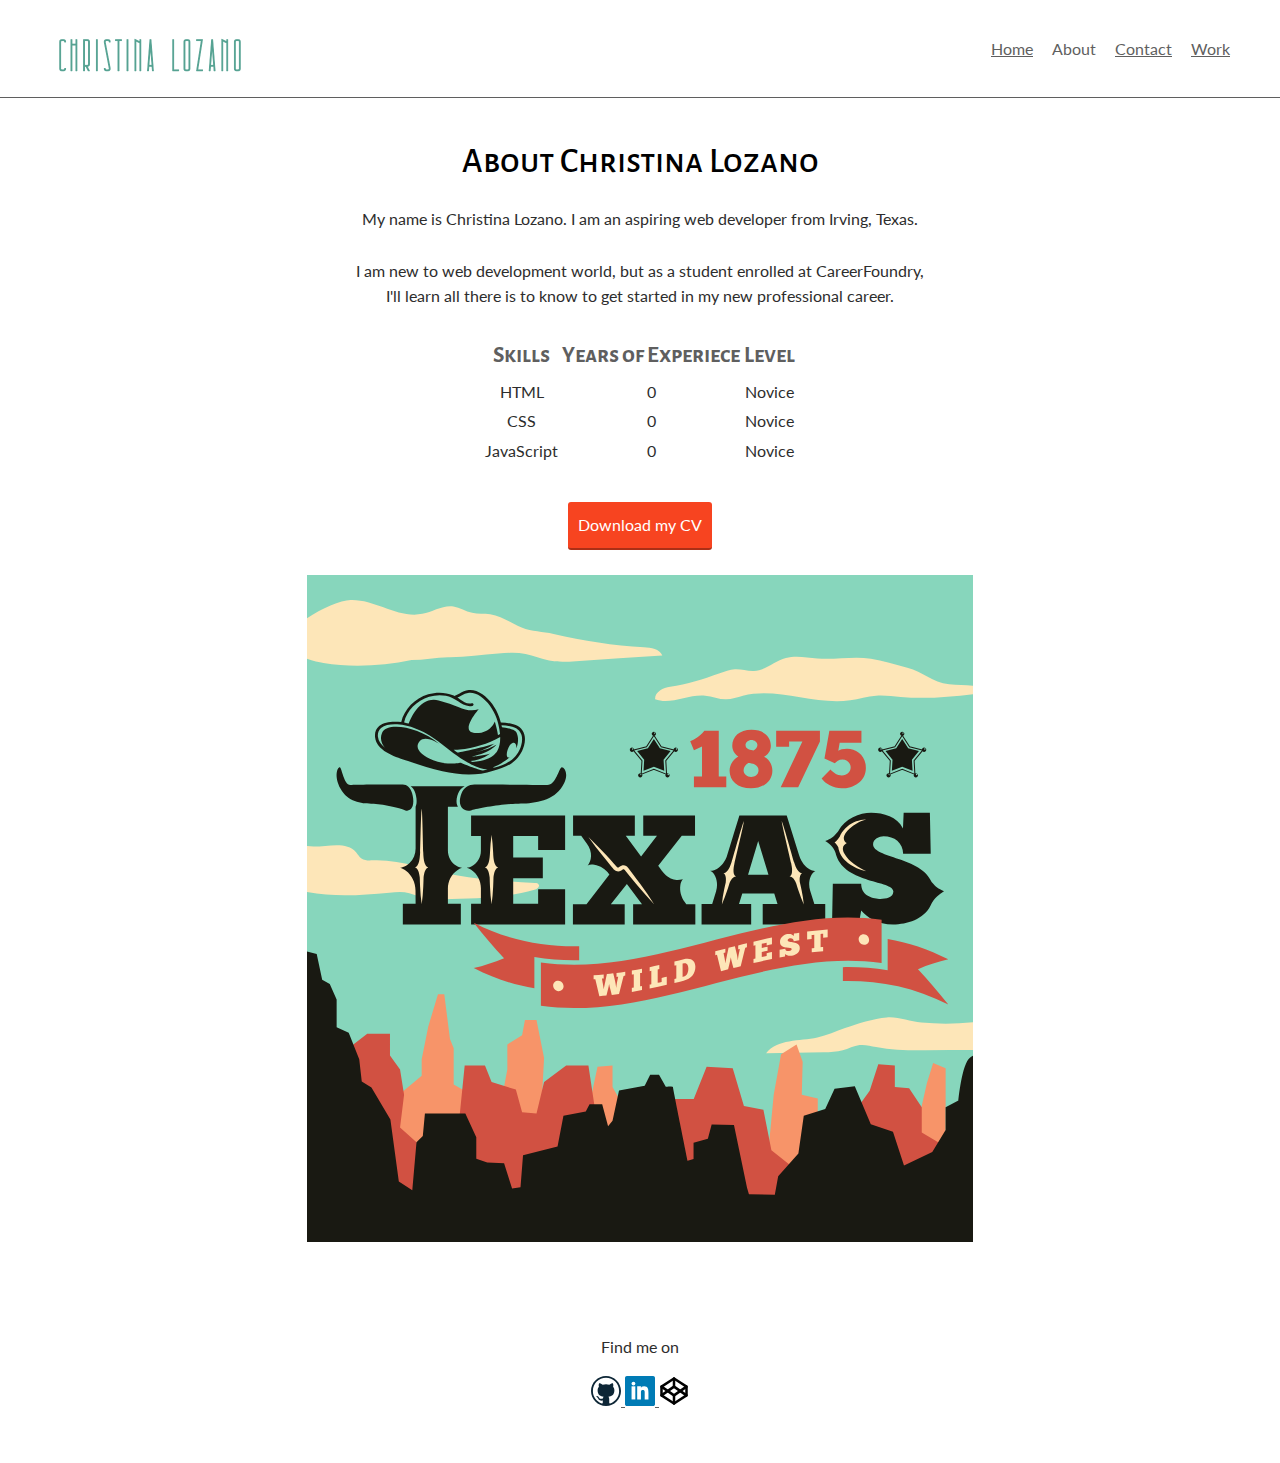
==== about.html @ 87e0429b "Update cv download file" ====
<!DOCTYPE html>
<html lang="en">
<head>
	<meta charset="utf-8">
	<meta name="viewport" content="width=device-width, initial-scale=1">
	<title>Christina Lozano's - Portfolio</title>
	<link rel="shortcut icon" href="favicon/favicon-32x32.png">
	<link rel="stylesheet" type="text/css" href="CSS/normalize.css">
	<link rel="preconnect" href="https://fonts.gstatic.com">
	<link href="https://fonts.googleapis.com/css2?family=Alegreya+Sans+SC:ital,wght@0,400;0,500;0,800;1,700&display=swap" rel="stylesheet">
	<link rel="preconnect" href="https://fonts.gstatic.com">
	<link href="https://fonts.googleapis.com/css2?family=Lato&display=swap" rel="stylesheet">
	<link rel="stylesheet" type="text/css" href="CSS/style.production.css">
</head>
<body>
	<header class="page-header">
		<a href="index.html" class="page-header__item">
			<img src="img/Christina_Lozano_Site_Logo.png" width="200" height="70" alt="Christina Lozano Site Logo">
		</a>
		<nav class="main-navigation page-header__item">
			<ul class="navigation-list" role="menubar">
				<li role="presentation">
					<a href="index.html" role="menuitem" class="navigation-list__item">Home</a>
				</li>
				<li role="presentation">
					<a href="about.html" role="menuitem" class="navigation-list__item navigation-list__item--active">About</a>
				</li>
				<li role="presentation">
					<a href="contact.html" role="menuitem" class="navigation-list__item">Contact</a>
				</li>
				<li role="presentation">
					<a href="work.html" role="menuitem" class="navigation-list__item">Work</a>
				</li>
			</ul>
		</nav>
	</header>
	<div class="about-page">
		<div class="about-page-text">
			<h1>About Christina Lozano</h1>
			<p>
				My name is Christina Lozano. I am an aspiring web developer from Irving, Texas.
				<br>
				<br>
				I am new to web development world, but as a student enrolled at CareerFoundry, <br>I'll learn all there is to know to get started in my new professional career.
			</p>
		</div>
		<div>
			<table role="presentation" class="about-page-table">
				<thead>
					<tr class="about-page-table__header">
						<th>Skills</th>
						<th>Years of Experiece</th>
						<th>Level</th>
					</tr>
				</thead>
				<tbody class="about-page-table__items">
					<tr>
						<td>HTML</td>
						<td>0</td>
						<td>Novice</td>
					</tr>
					<tr>
						<td>CSS</td>
						<td>0</td>
						<td>Novice</td>
					</tr>
					<tr>
						<td>JavaScript</td>
						<td>0</td>
						<td>Novice</td>
					</tr>
				</tbody>
			</table>
			<br>
		</div>
		<a href="Files/cv.pdf" class="about_cv-button" role="button" target="_blank" download="">Download my CV</a>
			<br>
			<br>
		<div>
		<svg xmlns="http://www.w3.org/2000/svg" viewBox="0 0 666.66669 666.66669" height="666.66669" width="666.66669" xml:space="preserve" id="svg2" version="1.1"><metadata id="metadata8"></metadata><defs id="defs6"/><g transform="matrix(1.3333333,0,0,-1.3333333,0,666.66667)" id="g10">
			<g transform="scale(0.1)" id="g12"><path id="path14" style="fill:#87d6bc;fill-opacity:1;fill-rule:nonzero;stroke:none" d="M 4999.99,0 H 0.00390625 V 4999.99 H 4999.99 V 0"/>
			<path id="path16" style="fill:#fde6b8;fill-opacity:1;fill-rule:nonzero;stroke:none" class="texascloud2" d="m 3827.46,4373.96 c 132.2,-11.69 271.24,19.37 401.88,-2.01 89.14,-14.59 183.36,-44.1 273.09,-67.35 119.26,-30.91 183.96,-109.78 314.04,-124.89 116.01,-13.46 238.47,2.52 346.53,-51.58 -235.56,-31.59 -473.41,-63.24 -710.21,-42.92 -61.35,5.27 -122.84,14.02 -184.23,9.48 -65.51,-4.85 -128.96,-24.69 -193.97,-34.08 -267.53,-38.66 -543.16,100.6 -805.22,34.36 -41.62,-10.52 -82.66,-26.21 -125.59,-26.88 -53.24,-0.8 -104.14,21.59 -157.13,26.91 -126.44,12.71 -256.7,-71.57 -375.82,-27.3 -3.26,53.93 59.33,86.92 112.91,93.84 124.15,16.04 253.18,58.89 372.02,101.41 37.02,13.25 74.33,28.12 113.61,29.91 47.91,2.19 95.16,-15.33 143.05,-12.53 86.35,5.07 155.5,73.65 238.78,97.11 76.31,21.51 157.28,3.52 236.26,-3.48"/>

			<path id="path18" style="fill:#fde6b8;fill-opacity:1;fill-rule:nonzero;stroke:none" class="texascloud1" d="m 326.703,4812.84 c 184.531,6.71 357.129,-141.09 538.067,-104.19 79.062,16.12 153.41,67.18 233.3,55.85 48.96,-6.94 91.85,-36.8 140.05,-47.84 44.22,-10.14 90.61,-3.96 135.48,-10.64 88.27,-13.17 155.81,-67.74 236.29,-100.21 78.28,-31.58 157.15,-29.79 239.66,-48.18 223.77,-49.92 448.05,-87.16 677.25,-100.27 53.37,-3.06 118.05,-12.44 138.22,-61.95 -215.97,-13.84 -431.94,-27.68 -647.91,-41.52 -67.16,-4.3 -135.22,-8.55 -201.22,4.57 -59.86,11.9 -116.26,37.78 -176.14,49.53 -67.45,13.23 -136.97,8.14 -205.51,2.99 -121.93,-9.14 -247.95,-28.82 -370.15,-27.77 -94.039,0.81 -186.996,-21.31 -279.742,-21.31 -213.086,-43.31 -445.379,-58.48 -660.836,-22.1 -81.2425,13.72 -254.25,55.77 -253.157,160.73 1.524,146.33 334.407,307.85 456.348,312.31"/>


			<path id="path20" style="fill:#fde6b8;fill-opacity:1;fill-rule:nonzero;stroke:none" d="m -91.4336,3007.18 c 119.4922,-109.27 354.0816,36.73 459.3986,-86.27 13.543,-15.81 23.496,-35.2 40.504,-47.19 24.511,-17.28 57.148,-15.1 87.109,-14.03 209.953,7.41 409.008,-72.95 612.902,-109.39 199.02,-35.57 398.93,-46.74 601.31,-61 10.78,-0.77 23.34,-2.59 28.59,-12.03 9.45,-16.97 -13.89,-33.02 -32.6,-38.28 -221.46,-62.23 -454.5,-66.44 -684.51,-70.24 -53.805,-0.89 -108.551,-1.65 -160.25,13.28 -31.602,9.13 -61.407,23.97 -93.34,31.89 -48.703,12.07 -99.785,7.51 -149.746,2.86 -273.215,-25.38 -495.168,-38.24 -763.528,39.33"/><path id="path22" style="fill:#fde6b8;fill-opacity:1;fill-rule:nonzero;stroke:none" d="m 5124,1437.23 c -162.25,-0.61 -324.49,-1.21 -486.74,-1.82 -123.58,-0.46 -248.22,-0.82 -369.25,24.24 -40.87,8.45 -82.22,19.86 -123.67,15.1 -43.84,-5.04 -83.48,-27.69 -125.87,-39.93 -45.68,-13.19 -93.89,-14.11 -141.44,-14.94 -144.56,-2.52 -289.12,-5.04 -433.68,-7.56 84.58,108.84 250.01,88.99 384.76,118.03 71.52,15.42 138.34,47.04 207.35,71.34 94.37,33.23 213.23,72.74 312.88,80.19 87.54,6.55 172.36,-30.59 258.92,-38.38 171.87,-15.49 345.72,-9.16 515.98,19.07"/><path id="path24" style="fill:#f79469;fill-opacity:1;fill-rule:nonzero;stroke:none" d="m 622.316,1045.64 237.825,198.95 v 123.16 l 49.472,245.75 72.703,242.1 h 47.374 l 42.62,-336.27 27.81,-68.71 v -272.34 l 234.76,-132.64 114.14,-37.89 53.54,284.21 v 187.38 l 110.7,68.41 21.48,114.51 h 86.52 l 56.85,-285.03 -12.31,-231.24 78.62,-138.24 274.74,22.1 59.73,281.06 112.55,9.47 v -161.05 l 85.57,-151.58 290.65,-246.309 h 429.5 L 3276.98,516.25 h 167.66 l 55.83,586.24 55.13,303.15 115.96,73.7 46.02,-130.54 -6.8,-246.31 120.07,-28.43 V 884.59 l 353.09,-265.262 249.41,87.59 130.01,101.891 85.27,377.121 47.37,153.4 93.73,-37.89 V 1055.12 767.789 L 4705.47,516.25 4332.3,287.75 H 797.484 l -266.101,521.059 90.933,236.831"/><path id="path26" style="fill:#d15142;fill-opacity:1;fill-rule:nonzero;stroke:none" d="m 222.25,1149.85 125.262,329.49 104.281,80.4 h 170.523 v -163.57 l 75.598,-104.21 30.137,-189.47 -30.137,-246.318 123.348,-110.531 38.879,-164.2 h 131.652 l 80.517,284.2 74.15,94.738 36.23,360.001 h 152.19 l 49.47,-123.15 182.03,-56.85 46.88,-170.528 108,-9.473 56.85,236.851 165.79,123.15 h 166.77 l 100.94,-672.63 213.12,-28.422 54.32,246.313 168.62,-9.469 39.98,214.418 h 212.93 l 96.69,240.32 195.72,-9.47 83.99,-284.21 146.13,-28.429 60.1,-303.16 132.09,-104.2 h 171.23 l 44.32,246.309 244.96,104.211 144.42,198.949 64.49,198.94 124.14,-9.47 v -161.05 l 107.14,-9.48 94.74,-142.1 V 818.281 l 123.15,-72.703 c 0,0 113.68,53.75 132.63,25.332 18.95,-28.422 66.32,-189.469 66.32,-189.469 L 4999.99,354.07 V 0 H 222.25 v 1149.85"/><path id="path28" style="fill:#191912;fill-opacity:1;fill-rule:nonzero;stroke:none" d="m 4973.89,1380.38 c -63.16,-44.21 -88.42,-322.1 -88.42,-322.1 l -95.74,-50.53 V 837.23 l -100.05,-164.21 -212.09,-101.059 -82.81,252.629 -166.15,56.851 -120,284.199 -151.88,-18.94 -69.89,-151.579 -160.99,-50.531 -40.4,-284.211 -151.58,-170.527 -25.26,-138.942 -194.04,5.289 -14.38,48.391 -97.9,470.531 -167.36,3.16 -28.42,-107.371 -107.38,-28.422 V 619.34 l -44.2,-12.641 c 0,0 -110.53,543.151 -110.53,552.631 0,9.47 -53.51,3.16 -53.51,3.16 l -50.7,88.42 h -66.32 l -41.04,-82.11 -192.64,-34.73 -48.77,-227.371 -33.33,-41.058 -44.22,164.209 h -94.73 l -28.42,-53.678 -167.37,-31.582 -44.21,-230.52 -258.95,-66.32 -18.95,-240 -63.15,-9.469 -60,189.469 -126.32,6.32 -82.11,28.418 v 161.051 l -82.1,176.84 H 884.426 l -15.789,-167.359 -47.375,-47.379 -31.571,-360 -101.054,66.32 -63.164,464.211 -142.102,239.998 -72.625,44.21 -18.953,167.37 -78.949,198.95 -90.594,41.05 v 88.51 119.91 l -51.504,116.84 -56.848,31.58 -41.0542,192.64 -147.7149,37.89 8.9766,-38.5 c -1.2618,0.31 -1.5157,0.54 -0.2071,0.61 l -8.7695,-0.47 V -97.5117 H 5112.84 V 1430.91 c 0,0 -75.8,-6.32 -138.95,-50.53"/><path id="path30" style="fill:#191912;fill-opacity:1;fill-rule:nonzero;stroke:none" d="m 1935.91,2938.06 v 258.47 h -705.26 v -154.38 h 73.68 v -110.38 c 0,-48.31 -25.87,-93.79 -68.83,-115.89 -21.83,-11.22 -38.64,-12.13 -38.64,-12.13 11.93,-2.74 23.55,-8.24 34.53,-15.33 46.39,-29.96 72.94,-82.77 72.94,-137.99 v -115.88 h -73.68 v -155.56 h 705.26 v 264.33 h -202.34 v -108.77 h -187.13 v 190.64 h 222.22 v 155.55 h -222.22 v 161.41 h 187.13 v -104.09 h 202.34"/><path id="path32" style="fill:#191912;fill-opacity:1;fill-rule:nonzero;stroke:none" d="m 3307.91,2752.09 76.02,252.64 77.2,-252.64 z m 497.07,-219.88 -31.06,99.69 c -10.9,34.95 -10.33,72.88 3.83,106.63 7.69,18.35 18.87,34.97 35.02,41.85 0,0 -60.58,-0.19 -104.42,77.05 -7.67,13.52 -13.44,28.03 -18.07,42.86 l -92.31,296.24 h -354.96 l -46.31,-150.88 h 0.1 l -49.57,-161.17 v 0 c -43.61,-104.35 -120.78,-104.1 -120.78,-104.1 15.52,-6.61 26.84,-22.27 35.02,-39.81 16.61,-35.68 17.96,-76.61 6.39,-114.21 l -28.95,-94.15 h -79.54 v -153.22 h 371.93 v 153.22 h -91.23 l 24.56,79.53 h 239.77 l 24.56,-79.53 h -111.1 v -153.22 h 469 v 153.22 h -81.88"/><path id="path34" style="fill:#191912;fill-opacity:1;fill-rule:nonzero;stroke:none" d="m 4777.74,2628.3 c -45.18,18.23 -62.2,31.8 -91.32,66.49 -0.62,0.74 -1.13,1.31 -1.7,1.96 -76.11,189.36 -439.04,178.46 -439.04,283.93 0,40.03 45.77,60.64 78.93,60.64 80.08,0 146.42,-48.05 146.42,-132.71 h 207.06 l -6.38,307.71 h -196.75 l -5.07,-116.68 c -45.76,85.8 -142.99,116.68 -239.08,116.68 -84.73,0 -196.9,-43.84 -246.62,-138.36 -1.64,-1.68 -3.62,-3.89 -6.01,-6.73 -29.12,-34.7 -46.15,-48.27 -91.32,-66.5 49.66,-32.74 66.79,-55.34 78.24,-92.21 1.37,-5.77 2.9,-11.42 4.67,-16.87 0.01,-0.04 0.02,-0.07 0.03,-0.1 0,0 0,0.01 0.01,0.01 68.54,-210.81 428.02,-187.62 428.02,-268.33 0,-48.07 -57.19,-57.21 -97.24,-57.21 -48.04,2.29 -144.13,18.3 -144.13,114.38 H 3943.7 l -5.85,-305.41 h 200.18 l 18.43,105.23 c 43.47,-51.48 123.54,-105.23 239.07,-105.23 105.94,0 230.49,38.86 280.56,140.17 12.98,26.27 29.31,50.85 51.04,70.52 13.96,12.62 30.68,25.48 50.61,38.62"/><path id="path36" style="fill:#191912;fill-opacity:1;fill-rule:nonzero;stroke:none" d="m 2844.72,2531.04 -11.62,15.88 c -26.95,36.84 -39.76,82.79 -32.77,127.89 2.89,18.66 8.88,35.78 20.22,45.94 0,0 -61.82,-29.34 -129.05,27.74 -11.52,9.77 -21.46,21.27 -30.37,33.46 l -26.94,36.81 176.61,225.73 h 99.42 v 152.04 h -388.31 v -152.04 h 102.93 l -119.3,-155.55 -114.62,155.55 h 67.83 v 152.04 H 1995.6 v -152.04 h 60.82 l 41.78,-57.48 c 10.65,-14.65 19.51,-30.65 25.04,-47.9 23.6,-73.65 -18.29,-118.03 -18.29,-118.03 13.17,7.65 31.25,8.08 49.85,5.09 44.93,-7.22 84.6,-33.42 111.36,-70.22 l 1.95,-2.69 -171.92,-223.39 h -101.76 v -150.88 h 388.3 v 150.88 h -104.09 l 120.47,153.22 113.44,-152.05 h -66.66 v -152.05 h 466.66 v 152.05 h -67.83"/><path id="path38" style="fill:#191912;fill-opacity:1;fill-rule:nonzero;stroke:none" d="m 1130.12,2787.84 c 11.23,7.36 23.16,13.09 35.41,15.91 0,0 -20.16,1.08 -45.01,15.63 -40.25,23.57 -63.78,67.91 -63.78,114.57 v 327.37 h 74.98 c -8.96,14.74 -12.97,35.16 -8.82,61.64 2.42,15.38 6.46,28.9 11.35,40.67 9.57,23.04 27.06,41.04 48.44,52.07 H 777.512 c 15.578,-11.03 28.312,-29.03 35.285,-52.07 3.562,-11.77 6.512,-25.29 8.269,-40.67 3.028,-26.48 0.11,-46.9 -6.425,-61.64 v 0 -311.8 c 0,-41.26 -15.547,-81.6 -45.34,-110.14 -35.188,-33.69 -71.387,-35.63 -71.387,-35.63 15.488,-3.56 30.449,-11.78 44.18,-22.09 45.926,-34.5 71.375,-89.88 71.804,-147.32 l 0.743,-99.79 h -95.907 v -155.56 h 435.086 v 155.56 h -97.08 v 113.28 c 0,55.89 26.64,109.38 73.38,140.01"/><path id="path40" style="fill:#fde6b8;fill-opacity:1;fill-rule:nonzero;stroke:none" d="m 2110.67,3035.82 c 44.91,-42.73 87.57,-87.4 129.44,-132.74 21.15,-22.49 41.49,-45.69 62.21,-68.55 l 15.3,-17.34 3.81,-4.36 1.85,-2.11 0.99,-1.01 c 1.4,-1.27 3.01,-2.22 4.77,-2.82 3.53,-1.22 7.58,-0.86 10.78,0.85 0.8,0.44 1.55,0.95 2.26,1.54 l 4.66,4.03 c 4.64,3.61 10.1,6.24 15.82,7.68 11.48,2.83 23.97,0.68 33.84,-5.82 2.45,-1.64 4.75,-3.5 6.83,-5.57 2.06,-2.07 4.06,-4.61 4.97,-5.82 l 7.06,-9.16 28.15,-36.71 c 18.35,-24.8 37.15,-49.26 55.05,-74.4 36.29,-49.94 71.74,-100.52 104.83,-152.94 -42.93,44.72 -83.51,91.29 -123.26,138.5 -20.1,23.43 -39.32,47.56 -58.99,71.33 l -28.87,36.15 -7.2,9.06 c -1.44,1.84 -1.9,2.29 -2.54,2.96 -0.67,0.64 -1.4,1.19 -2.15,1.68 -3.06,1.97 -7.04,2.52 -10.55,1.62 -1.77,-0.41 -3.43,-1.15 -4.89,-2.25 l -4.12,-3.5 c -2.31,-1.81 -4.79,-3.43 -7.42,-4.75 -10.52,-5.36 -23.12,-6.08 -34.12,-2.05 -5.5,1.99 -10.61,5.15 -14.83,9.17 l -3,3.16 -1.93,2.27 -3.74,4.41 -14.85,17.74 c -19.48,23.92 -39.35,47.51 -58.4,71.8 -38.53,48.22 -76.27,97.13 -111.76,147.95"/><path id="path42" style="fill:#fde6b8;fill-opacity:1;fill-rule:nonzero;stroke:none" d="m 1433.82,2806.35 c -35.79,6.32 -37.21,104.25 -37.21,104.25 l -0.11,-0.06 c -0.18,3.6 -0.26,7.2 -0.49,10.81 -2.21,43.43 -5.45,86.84 -11.66,130.26 -6.21,-43.42 -9.45,-86.83 -11.66,-130.26 -0.23,-3.61 -0.31,-7.21 -0.49,-10.81 l -0.11,0.06 c 0,0 -1.42,-97.93 -37.21,-104.25 23.14,-4.08 31.91,-46.45 35.22,-75.9 0.56,-23.2 1.39,-46.42 2.54,-69.63 2.2,-43.42 5.47,-86.84 11.71,-130.25 6.24,43.41 9.51,86.83 11.71,130.25 1.16,23.21 1.98,46.42 2.54,69.62 3.31,29.44 12.08,71.83 35.22,75.91"/><path id="path44" style="fill:#fde6b8;fill-opacity:1;fill-rule:nonzero;stroke:none" d="m 909.613,2806.35 c -35.793,6.32 -37.218,104.25 -37.218,104.25 l -0.106,-0.06 c -0.176,3.6 -0.254,7.2 -0.488,10.81 -2.207,43.43 -5.449,284.22 -11.66,327.63 -6.211,-43.41 -9.453,-284.2 -11.661,-327.63 -0.222,-3.61 -0.312,-7.21 -0.488,-10.81 l -0.105,0.06 c 0,0 -1.426,-97.93 -37.219,-104.25 23.145,-4.08 31.914,-46.45 35.223,-75.9 0.558,-23.2 1.379,-46.42 2.539,-69.63 2.199,-43.42 5.468,-86.84 11.711,-130.25 6.242,43.41 9.511,86.83 11.707,130.25 1.164,23.21 1.984,46.42 2.539,69.62 3.312,29.44 12.082,71.83 35.226,75.91"/><path id="path46" style="fill:#fde6b8;fill-opacity:1;fill-rule:nonzero;stroke:none" d="m 3218.38,2737.98 c -33.22,14.3 -13.61,93.25 -13.61,93.25 l -0.12,-0.02 c 0.61,2.94 1.3,5.85 1.86,8.8 7.18,35.41 67.16,279.37 70.47,315.81 -15.31,-33.23 -81.57,-275.52 -93,-309.79 -1,-2.83 -1.85,-5.7 -2.79,-8.55 l -0.09,0.08 c 0,0 -22.39,-78.2 -58.31,-74.03 21.48,-9.26 20.87,-45.51 17.75,-70 -4.43,-18.76 -8.61,-37.6 -12.47,-56.52 -7.19,-35.41 -13.34,-71.09 -16.61,-107.55 15.33,33.23 27.8,67.23 39.23,101.51 6.1,18.32 11.87,36.72 17.39,55.19 9.51,22.78 27.06,54.51 50.3,51.82"/><path id="path48" style="fill:#fde6b8;fill-opacity:1;fill-rule:nonzero;stroke:none" d="m 3618.95,2737.98 c 33.22,14.3 13.6,93.25 13.6,93.25 l 0.12,-0.02 c -0.6,2.94 -1.3,5.85 -1.85,8.8 -7.17,35.41 -67.15,279.37 -70.47,315.81 15.31,-33.23 81.56,-275.52 93,-309.79 1,-2.83 1.85,-5.7 2.79,-8.55 l 0.09,0.08 c 0,0 22.38,-78.2 58.3,-74.03 -21.47,-9.26 -20.86,-45.51 -17.75,-70 4.44,-18.76 8.61,-37.6 12.47,-56.52 7.19,-35.41 13.34,-71.09 16.62,-107.55 -15.34,33.23 -27.8,67.23 -39.24,101.51 -6.09,18.32 -11.86,36.72 -17.38,55.19 -9.51,22.78 -27.07,54.51 -50.3,51.82"/><path id="path50" style="fill:#fde6b8;fill-opacity:1;fill-rule:nonzero;stroke:none" d="m 4130.09,2813.86 c -20.67,12.84 -40.06,27.36 -57.44,43.42 -15.75,14.56 -29.74,31.26 -40.24,50.01 -7.8,13.93 -15,29.68 -13.16,46.06 1.79,15.91 16.5,27.87 29.13,36.43 -10.97,4.44 -20.6,19.26 -21.83,30.68 -3.18,29.38 22.75,57.16 41.91,76.21 16.88,16.23 36.3,30.47 57.33,42.27 21,11.98 43.37,22.06 67.53,27.93 -25.1,0.75 -50.04,-5.84 -73.77,-14.59 -23.65,-9.21 -46.42,-21.62 -66.61,-38.08 -20.4,-16.15 -37.71,-36.89 -50.33,-60.61 -2.42,-4.8 -4.5,-9.73 -6.41,-14.72 -7.32,-12.08 -15.93,-23.44 -25.84,-33.68 -3.85,-3.97 -8.14,-7.94 -13.61,-9.35 12.14,-10.82 21.79,-24.8 28.61,-39.72 0.92,-7.02 2.32,-13.99 4.25,-20.81 3.52,-13.15 8.68,-25.85 15.6,-37.37 13.6,-23.2 31.88,-42.72 52.32,-58.42 20.33,-15.93 42.68,-28.42 65.72,-38.61 23.18,-9.87 47.02,-18 71.62,-22.33 -22.51,10.6 -44.22,22.18 -64.78,35.28"/><path id="path52" style="fill:#191912;fill-opacity:1;fill-rule:nonzero;stroke:none" d="m 796.301,3322.96 c -1.715,15.38 -4.598,28.9 -8.082,40.67 -11.664,39.42 -39.789,64.25 -70.176,64.32 -105.441,0.21 -347.973,-0.37 -391.621,-3.31 -49.699,-3.34 -65.09,133.12 -80.754,133.57 -15.656,0.44 -46.73,-62.88 6.121,-161.61 52.852,-98.74 161.418,-112.33 233.274,-111.73 71.863,0.61 214.257,-33.49 248.66,-48.36 34.394,-14.87 70.832,12.63 62.578,86.45"/><path id="path54" style="fill:#191912;fill-opacity:1;fill-rule:nonzero;stroke:none" d="m 1911.43,3558.21 c -21.71,-0.45 -43.05,-136.91 -111.94,-133.57 -60.52,2.94 -396.73,3.52 -542.89,3.31 -42.15,-0.07 -81.13,-24.9 -97.3,-64.32 -4.82,-11.77 -8.82,-25.29 -11.2,-40.67 -11.45,-73.82 39.06,-101.32 86.75,-86.45 47.68,14.87 245.09,48.97 344.7,48.36 99.62,-0.6 250.13,12.99 323.39,111.73 73.27,98.73 30.2,162.05 8.49,161.61"/><path id="path56" style="fill:#d15142;fill-opacity:1;fill-rule:nonzero;stroke:none" d="m 4309.57,2089.27 c -851.76,121.46 -1703.52,-440.28 -2555.28,-320.67 0,108.42 0,216.84 0,325.26 851.76,-119.6 1703.52,442.14 2555.28,320.67 0,-108.43 0,-216.84 0,-325.26"/><path id="path58" style="fill:#fde6b8;fill-opacity:1;fill-rule:nonzero;stroke:none" d="m 2226.41,1895.74 c 0.47,6.48 6.67,35.77 11.25,58.07 3.83,17.62 7.65,35.24 11.47,52.87 15.91,1.74 31.83,3.62 47.74,5.64 4.82,-20.49 9.64,-40.98 14.46,-61.46 3.2,-14.5 5.74,-32.99 6.88,-44.3 0.38,0.05 0.77,0.11 1.15,0.16 0.92,10.45 4.82,34.85 6.88,44.76 2.6,11.99 5.21,23.98 7.81,35.97 -4.21,-0.59 -8.41,-1.17 -12.62,-1.74 0,9.94 0,19.89 0,29.85 21.87,2.96 43.75,6.18 65.62,9.63 0,-9.95 0,-19.9 0,-29.85 -4.2,-0.66 -8.4,-1.32 -12.61,-1.96 -11.4,-45.28 -22.81,-90.49 -34.2,-135.64 -18.13,-2.57 -36.26,-4.99 -54.39,-7.21 -4.59,17.64 -9.18,35.29 -13.77,52.96 -2.06,7.56 -4.58,20.82 -5.73,27.79 -0.3,-0.04 -0.61,-0.08 -0.92,-0.12 -0.9,-6.98 -3.91,-21.79 -5.5,-28.62 -4.67,-18.89 -9.34,-37.77 -14.01,-56.63 -17.74,-1.92 -35.5,-3.65 -53.24,-5.2 -10.1,42.65 -20.2,85.36 -30.29,128.14 -4.29,-0.33 -8.57,-0.63 -12.86,-0.92 0,9.95 0,19.89 0,29.84 25.25,1.74 50.49,3.88 75.74,6.41 0,-9.95 0,-19.89 0,-29.84 -4.45,-0.44 -8.88,-0.88 -13.31,-1.3 1.99,-10.98 3.97,-21.96 5.96,-32.92 2.52,-10.78 6.43,-37.71 7.35,-44.5 0.38,0.04 0.76,0.08 1.14,0.12"/><path id="path60" style="fill:#fde6b8;fill-opacity:1;fill-rule:nonzero;stroke:none" d="m 2512.54,2047.27 c 0,-10.09 0,-20.19 0,-30.29 -4.74,-0.92 -9.49,-1.82 -14.24,-2.72 0,-33.21 0,-66.41 0,-99.61 4.75,0.9 9.5,1.8 14.24,2.72 0,-10.17 0,-20.34 0,-30.52 -25.4,-4.91 -50.79,-9.57 -76.19,-13.95 0,10.18 0,20.35 0,30.53 4.82,0.83 9.64,1.67 14.45,2.52 0,33.2 0,66.4 0,99.61 -4.81,-0.85 -9.63,-1.69 -14.45,-2.52 0,10.09 0,20.19 0,30.29 25.39,4.37 50.79,9.04 76.19,13.94"/><path id="path62" style="fill:#fde6b8;fill-opacity:1;fill-rule:nonzero;stroke:none" d="m 2642.41,2074.34 c 0,-10.1 0,-20.2 0,-30.3 -4.06,-0.9 -8.12,-1.79 -12.17,-2.68 0,-33.21 0,-66.41 0,-99.61 9.87,2.17 19.73,4.36 29.61,6.58 0,9.73 0,19.43 0,29.16 12.85,2.89 25.7,5.83 38.55,8.81 0,-19.88 0,-39.78 0,-59.67 -42.84,-9.93 -85.67,-19.42 -128.51,-28.29 0,10.18 0,20.34 0,30.52 4.21,0.87 8.4,1.74 12.61,2.62 0,33.21 0,66.41 0,99.61 -4.21,-0.88 -8.4,-1.75 -12.61,-2.62 0,10.09 0,20.19 0,30.29 24.17,5 48.35,10.2 72.52,15.58"/><path id="path64" style="fill:#fde6b8;fill-opacity:1;fill-rule:nonzero;stroke:none" d="m 2825.73,1987.84 c 24.32,6.52 34.43,31.8 34.42,60.49 0.01,24.57 -10.11,45.18 -34.42,39.12 -2.91,-0.72 -5.81,-1.44 -8.72,-2.17 0,-33.2 0,-66.4 0,-99.61 2.91,0.73 5.81,1.45 8.72,2.17 z m -70,-17.14 c 4.74,1.15 9.49,2.29 14.23,3.44 0,33.2 0,66.41 0,99.61 -4.74,-1.15 -9.49,-2.3 -14.23,-3.44 0,10.1 0,20.2 0,30.29 23.33,5.62 46.67,11.34 70,17.14 55.54,13.84 87.2,-12.14 87.2,-56 0,-52.32 -31.65,-90.57 -88.12,-104.64 -23.03,-5.73 -46.06,-11.38 -69.08,-16.91 0,10.17 0,20.34 0,30.51"/><path id="path66" style="fill:#fde6b8;fill-opacity:1;fill-rule:nonzero;stroke:none" d="m 3138.91,2089.5 c 0.47,6.54 6.66,36.83 11.25,59.79 3.83,18.19 7.65,36.38 11.47,54.57 15.91,4.05 31.83,8.08 47.74,12.08 4.82,-19.91 9.64,-39.81 14.46,-59.72 3.2,-14.13 5.73,-32.31 6.88,-43.51 0.39,0.1 0.77,0.2 1.15,0.3 0.92,10.56 4.83,35.4 6.88,45.53 2.6,12.28 5.21,24.56 7.81,36.82 -4.21,-1.03 -8.41,-2.08 -12.62,-3.12 0,9.94 0,19.89 0,29.84 21.87,5.44 43.75,10.81 65.62,16.08 0,-9.95 0,-19.89 0,-29.84 -4.2,-1.02 -8.4,-2.03 -12.61,-3.06 -11.4,-46.29 -22.81,-92.6 -34.2,-138.94 -18.13,-4.47 -36.26,-9.01 -54.39,-13.58 -4.59,17.05 -9.18,34.11 -13.77,51.15 -2.07,7.27 -4.59,20.17 -5.73,27 -0.3,-0.08 -0.61,-0.16 -0.92,-0.24 -0.91,-7.12 -3.89,-22.33 -5.5,-29.39 -4.67,-19.54 -9.34,-39.09 -14.01,-58.64 -17.74,-4.52 -35.5,-9.09 -53.24,-13.66 -10.1,40.93 -20.2,81.85 -30.29,122.77 -4.29,-1.12 -8.57,-2.22 -12.86,-3.33 0,9.95 0,19.9 0,29.84 25.25,6.53 50.49,13.05 75.74,19.52 0,-9.95 0,-19.9 0,-29.84 -4.44,-1.14 -8.88,-2.28 -13.31,-3.42 1.99,-10.65 3.97,-21.31 5.96,-31.96 2.52,-10.36 6.44,-36.69 7.35,-43.33 0.38,0.1 0.76,0.19 1.14,0.29"/><path id="path68" style="fill:#fde6b8;fill-opacity:1;fill-rule:nonzero;stroke:none" d="m 3487.22,2280.56 c 0,-16.91 0,-33.81 0,-50.73 -13.23,-2.74 -26.46,-5.55 -39.7,-8.41 0,6.81 0,13.62 0,20.43 -12.23,-2.65 -24.48,-5.34 -36.72,-8.07 0,-10.57 0,-21.12 0,-31.68 14.54,3.24 29.07,6.42 43.6,9.55 0,-10.18 0,-20.34 0,-30.52 -14.53,-3.11 -29.06,-6.31 -43.6,-9.56 0,-12.46 0,-24.94 0,-37.4 12.24,2.73 24.49,5.43 36.72,8.07 0,7.11 0,14.23 0,21.34 13.24,2.86 26.47,5.68 39.7,8.42 0,-17.28 0,-34.57 0,-51.85 -46.13,-9.59 -92.26,-19.89 -138.39,-30.69 0,10.17 0,20.34 0,30.52 4.83,1.12 9.64,2.25 14.46,3.37 0,33.2 0,66.41 0,99.61 -4.82,-1.12 -9.63,-2.25 -14.46,-3.37 0,10.1 0,20.19 0,30.29 46.13,10.79 92.26,21.1 138.39,30.68"/><path id="path70" style="fill:#fde6b8;fill-opacity:1;fill-rule:nonzero;stroke:none" d="m 3544.55,2189.5 c 14.23,2.77 28.47,5.45 42.7,8.05 0,-19.27 19.28,-18.99 28.91,-17.78 8.03,1.41 19.51,5.19 19.51,14.83 0,18.23 -88.14,-5.35 -88.13,52.85 0,33.99 32.14,55.52 54.62,59.5 19.28,3.47 38.77,0.55 47.96,-15.15 0.76,6.55 1.53,13.1 2.31,19.65 13.15,2.16 26.3,4.24 39.47,6.24 0,-19.2 0,-38.41 0,-57.61 -13.85,-2.1 -27.7,-4.3 -41.54,-6.57 0,16.98 -13.33,24.44 -29.38,21.65 -6.66,-1.15 -15.84,-6.92 -15.84,-14.94 -0.01,-23.29 90.88,-2.81 90.88,-57.13 0,-35.78 -33.5,-53.71 -60.81,-58.37 -23.18,-3.94 -39.24,3.93 -47.96,12.66 -0.84,-6.04 -1.69,-12.09 -2.53,-18.12 -13.39,-2.46 -26.78,-4.99 -40.17,-7.59 0,19.28 0,38.55 0,57.83"/><path id="path72" style="fill:#fde6b8;fill-opacity:1;fill-rule:nonzero;stroke:none" d="m 3905.04,2282.15 c -11.24,-0.79 -22.49,-1.68 -33.73,-2.64 0,9.8 0,19.58 0,29.38 -6.42,-0.55 -12.85,-1.13 -19.28,-1.73 0,-33.21 0,-66.41 0,-99.61 6.35,0.59 12.7,1.16 19.05,1.71 0,-10.18 0,-20.35 0,-30.52 -28.46,-2.44 -56.92,-5.37 -85.37,-8.75 0,10.17 0,20.34 0,30.51 6.27,0.75 12.55,1.47 18.82,2.18 0,33.2 0,66.4 0,99.6 -6.59,-0.73 -13.16,-1.49 -19.74,-2.28 0,-9.79 0,-19.58 0,-29.38 -11.24,-1.33 -22.49,-2.75 -33.73,-4.22 0,19.89 0,39.77 0,59.66 51.33,6.75 102.65,12.1 153.98,15.76 0,-19.89 0,-39.78 0,-59.67"/><path id="path74" style="fill:#fde6b8;fill-opacity:1;fill-rule:nonzero;stroke:none" d="m 4215.91,2262.57 c 0,21.62 -17.54,40.72 -39.17,42.09 -21.63,1.37 -39.16,-15.48 -39.16,-37.1 0,-21.64 17.53,-39.86 39.16,-41.23 21.63,-1.37 39.17,14.6 39.17,36.24"/><path id="path76" style="fill:#fde6b8;fill-opacity:1;fill-rule:nonzero;stroke:none" d="m 1924.43,1916 c 0,21.63 -17.53,39.83 -39.17,41.19 -21.63,1.35 -39.16,-14.64 -39.16,-36.27 0,-21.63 17.54,-40.72 39.16,-42.06 21.64,-1.36 39.17,15.51 39.17,37.14"/><path id="path78" style="fill:#d15142;fill-opacity:1;fill-rule:nonzero;stroke:none" d="m 1705.3,1899.71 c 0,78.61 0,157.22 0,235.84 111.98,-19.23 223.95,-26.22 335.92,-24.1 0,34.66 0,69.32 0,103.98 -263.52,-5.01 -527.05,40.53 -790.57,177.03 75.77,-95.89 151.55,-184.26 227.32,-266.05 -75.77,-31.48 -151.55,-56.38 -227.32,-73.76 151.54,-78.51 303.09,-126.93 454.65,-152.94"/><path id="path80" style="fill:#d15142;fill-opacity:1;fill-rule:nonzero;stroke:none" d="m 4355.08,2270.69 c 0,-78.61 0,-157.22 0,-235.84 -111.97,19.22 -223.95,26.22 -335.93,24.09 0,-34.65 0,-69.32 0,-103.97 263.53,5.01 527.05,-40.53 790.58,-177.03 -75.77,95.88 -151.54,184.25 -227.32,266.05 75.78,31.47 151.55,56.37 227.32,73.76 -151.54,78.5 -303.1,126.92 -454.65,152.94"/><path id="path82" style="fill:none;stroke:#191912;stroke-width:7.62746;stroke-linecap:butt;stroke-linejoin:miter;stroke-miterlimit:10;stroke-dasharray:none;stroke-opacity:1" d="m 4556.55,3506.29 c -0.33,0 -0.64,0.06 -0.94,0.17 l -91.48,35.67 -91.47,-35.67 c -0.82,-0.31 -1.75,-0.19 -2.46,0.33 -0.7,0.5 -1.1,1.35 -1.06,2.22 l 5.65,98.03 -62.18,75.98 c -0.56,0.68 -0.73,1.59 -0.46,2.43 0.28,0.83 0.95,1.47 1.8,1.7 l 94.96,24.91 53.06,82.63 c 0.47,0.73 1.29,1.18 2.16,1.18 0.88,0 1.69,-0.45 2.17,-1.18 l 53.05,-82.63 94.97,-24.91 c 0.84,-0.23 1.52,-0.87 1.8,-1.7 0.26,-0.84 0.09,-1.75 -0.46,-2.43 l -62.19,-75.98 5.65,-98.03 c 0.05,-0.87 -0.35,-1.72 -1.06,-2.22 -0.45,-0.34 -0.98,-0.5 -1.51,-0.5 z"/>
			<path id="path84" style="fill:#191912;fill-opacity:1;fill-rule:nonzero;stroke:none" class="star1" d="m 4464.13,3770.38 -44.96,-70.02 -80.47,-21.12 52.69,-64.39 -4.78,-83.07 77.52,30.22 77.52,-30.22 -4.77,83.07 52.69,64.39 -80.48,21.12 -44.96,70.02 v 0"/><path id="path86" style="fill:#191912;fill-opacity:1;fill-rule:nonzero;stroke:none" d="m 4633.93,3700.14 c -3.04,0 -5.5,-2.46 -5.5,-5.5 0,-3.04 2.46,-5.51 5.5,-5.51 3.04,0 5.51,2.47 5.51,5.51 0,3.04 -2.47,5.5 -5.51,5.5 z m -5.5,-27.17 c -8.91,0 -16.17,7.24 -16.17,16.16 0,8.92 7.26,16.17 16.17,16.17 8.91,0 16.16,-7.25 16.16,-16.17 0,-8.92 -7.25,-16.16 -16.16,-16.16"/><path id="path88" style="fill:#191912;fill-opacity:1;fill-rule:nonzero;stroke:none" d="m 4305.35,3700.14 c -3.04,0 -5.51,-2.46 -5.51,-5.5 0,-3.04 2.47,-5.51 5.51,-5.51 3.02,0 5.49,2.47 5.49,5.51 0,3.04 -2.47,5.5 -5.49,5.5 z m -5.51,-27.17 c -8.92,0 -16.16,7.24 -16.16,16.16 0,8.92 7.24,16.17 16.16,16.17 8.91,0 16.16,-7.25 16.16,-16.17 0,-8.92 -7.25,-16.16 -16.16,-16.16"/><path id="path90" style="fill:#191912;fill-opacity:1;fill-rule:nonzero;stroke:none" d="m 4367.38,3508.69 c -3.04,0 -5.51,-2.47 -5.51,-5.5 0,-3.03 2.47,-5.5 5.51,-5.5 3.02,0 5.49,2.47 5.49,5.5 0,3.03 -2.47,5.5 -5.49,5.5 z m -5.51,-27.17 c -8.92,0 -16.16,7.25 -16.16,16.17 0,8.91 7.24,16.16 16.16,16.16 8.91,0 16.16,-7.25 16.16,-16.16 0,-8.92 -7.25,-16.17 -16.16,-16.17"/><path id="path92" style="fill:#191912;fill-opacity:1;fill-rule:nonzero;stroke:none" d="m 4469.63,3819.6 c -3.02,0 -5.5,-2.47 -5.5,-5.51 0,-3.03 2.48,-5.5 5.5,-5.5 3.04,0 5.51,2.47 5.51,5.5 0,3.04 -2.47,5.51 -5.51,5.51 z m -5.5,-27.18 c -8.91,0 -16.17,7.26 -16.17,16.17 0,8.91 7.26,16.17 16.17,16.17 8.92,0 16.17,-7.26 16.17,-16.17 0,-8.91 -7.25,-16.17 -16.17,-16.17"/><path id="path94" style="fill:#191912;fill-opacity:1;fill-rule:nonzero;stroke:none" d="m 4571.9,3508.69 c -3.04,0 -5.5,-2.47 -5.5,-5.5 0,-3.03 2.46,-5.5 5.5,-5.5 3.04,0 5.51,2.47 5.51,5.5 0,3.03 -2.47,5.5 -5.51,5.5 z m -5.5,-27.17 c -8.92,0 -16.17,7.25 -16.17,16.17 0,8.91 7.25,16.16 16.17,16.16 8.91,0 16.16,-7.25 16.16,-16.16 0,-8.92 -7.25,-16.17 -16.16,-16.17"/>
			<path id="path96" style="fill:none;stroke:#191912;stroke-width:7.62746;stroke-linecap:butt;stroke-linejoin:miter;stroke-miterlimit:10;stroke-dasharray:none;stroke-opacity:1" d="m 2694.07,3506.29 c -0.33,0 -0.64,0.06 -0.94,0.17 l -91.49,35.67 -91.47,-35.67 c -0.82,-0.31 -1.74,-0.19 -2.45,0.33 -0.71,0.5 -1.11,1.35 -1.06,2.22 l 5.65,98.03 -62.19,75.98 c -0.56,0.68 -0.72,1.59 -0.46,2.43 0.28,0.83 0.96,1.47 1.81,1.7 l 94.96,24.91 53.05,82.63 c 0.47,0.73 1.29,1.18 2.16,1.18 0.88,0 1.7,-0.45 2.18,-1.18 l 53.05,-82.63 94.96,-24.91 c 0.85,-0.23 1.52,-0.87 1.8,-1.7 0.27,-0.84 0.09,-1.75 -0.46,-2.43 l -62.18,-75.98 5.64,-98.03 c 0.05,-0.87 -0.35,-1.72 -1.05,-2.22 -0.45,-0.34 -0.99,-0.5 -1.51,-0.5 z"/>
			<path id="path98" style="fill:#191912;fill-opacity:1;fill-rule:nonzero;stroke:none" class="star1" d="m 2601.64,3770.38 -44.95,-70.02 -80.49,-21.12 52.71,-64.39 -4.79,-83.07 77.52,30.22 77.53,-30.22 -4.78,83.07 52.69,64.39 -80.47,21.12 -44.97,70.02 v 0"/><path id="path100" style="fill:#191912;fill-opacity:1;fill-rule:nonzero;stroke:none" d="m 2771.45,3700.14 c -3.04,0 -5.51,-2.46 -5.51,-5.5 0,-3.04 2.47,-5.51 5.51,-5.51 3.04,0 5.5,2.47 5.5,5.51 0,3.04 -2.46,5.5 -5.5,5.5 z m -5.51,-27.17 c -8.91,0 -16.16,7.24 -16.16,16.16 0,8.92 7.25,16.17 16.16,16.17 8.92,0 16.17,-7.25 16.17,-16.17 0,-8.92 -7.25,-16.16 -16.17,-16.16"/><path id="path102" style="fill:#191912;fill-opacity:1;fill-rule:nonzero;stroke:none" d="m 2442.86,3700.14 c -3.03,0 -5.5,-2.46 -5.5,-5.5 0,-3.04 2.47,-5.51 5.5,-5.51 3.03,0 5.5,2.47 5.5,5.51 0,3.04 -2.47,5.5 -5.5,5.5 z m -5.5,-27.17 c -8.92,0 -16.17,7.24 -16.17,16.16 0,8.92 7.25,16.17 16.17,16.17 8.9,0 16.16,-7.25 16.16,-16.17 0,-8.92 -7.26,-16.16 -16.16,-16.16"/><path id="path104" style="fill:#191912;fill-opacity:1;fill-rule:nonzero;stroke:none" d="m 2504.89,3508.69 c -3.04,0 -5.5,-2.47 -5.5,-5.5 0,-3.03 2.46,-5.5 5.5,-5.5 3.03,0 5.5,2.47 5.5,5.5 0,3.03 -2.47,5.5 -5.5,5.5 z m -5.5,-27.17 c -8.92,0 -16.17,7.25 -16.17,16.17 0,8.91 7.25,16.16 16.17,16.16 8.9,0 16.16,-7.25 16.16,-16.16 0,-8.92 -7.26,-16.17 -16.16,-16.17"/><path id="path106" style="fill:#191912;fill-opacity:1;fill-rule:nonzero;stroke:none" d="m 2607.15,3819.6 c -3.04,0 -5.51,-2.47 -5.51,-5.51 0,-3.03 2.47,-5.5 5.51,-5.5 3.04,0 5.51,2.47 5.51,5.5 0,3.04 -2.47,5.51 -5.51,5.51 z m -5.51,-27.18 c -8.9,0 -16.16,7.26 -16.16,16.17 0,8.91 7.26,16.17 16.16,16.17 8.92,0 16.18,-7.26 16.18,-16.17 0,-8.91 -7.26,-16.17 -16.18,-16.17"/><path id="path108" style="fill:#191912;fill-opacity:1;fill-rule:nonzero;stroke:none" d="m 2709.42,3508.69 c -3.04,0 -5.51,-2.47 -5.51,-5.5 0,-3.03 2.47,-5.5 5.51,-5.5 3.03,0 5.5,2.47 5.5,5.5 0,3.03 -2.47,5.5 -5.5,5.5 z m -5.51,-27.17 c -8.91,0 -16.16,7.25 -16.16,16.17 0,8.91 7.25,16.16 16.16,16.16 8.92,0 16.17,-7.25 16.17,-16.16 0,-8.92 -7.25,-16.17 -16.17,-16.17"/>

			<path id="path110" style="fill:#191912;fill-opacity:1;fill-rule:nonzero;stroke:none" class="hat" d="m 1606.8,3723.51 c 7.74,28.17 8.53,53.73 2.33,75.98 -10.16,36.47 -37.06,57.08 -86.52,66.88 -20.93,4.13 -42.31,6.41 -63.74,7.03 1.14,-5 2.25,-10.18 3.3,-15.5 27.39,-3.1 96.84,-13.34 108.96,-38.54 15.16,-31.51 16.18,-72.8 -0.06,-117.92 0,0 1.73,52.61 -32.58,36.44 -34.32,-16.18 -61.19,-120.8 -17.71,-105.48 0,0 -63.7,-55.25 -128.92,-75.62 5.34,-0.22 10.66,-0.3 15.96,-0.23 0.44,0.01 0.83,-0.13 1.26,-0.18 40.03,11.33 79.89,24.63 113.41,47.73 40.96,28.24 70.9,70.65 84.31,119.41 z M 584.23,3704.27 c -21.953,27.01 -41.414,66.9 -20.964,111.96 37.519,82.7 268.328,48.65 427.785,-82.08 0,0 -102.895,70.25 -146.196,19.41 -43.289,-50.84 9.075,-103.03 101.86,-143.45 92.795,-40.42 205.435,-18.38 205.435,-18.38 0,0 107.67,-45.2 167.79,-58.77 11.42,2.07 22.82,4.48 34.13,7.35 -37.99,5.74 -77,18.26 -117.34,37.3 -0.6,0.04 -1.23,0.01 -1.8,0.14 -2.42,0.53 -4.47,1.87 -5.95,3.66 -33.28,16.33 -67.46,36.93 -102.87,62.44 -79.18,57.03 -151.348,125.04 -238.469,171.88 -4.551,2.45 -9.172,4.78 -13.789,7.1 -17.383,7.53 -33.293,14.69 -47.325,21.17 -30.703,12.1 -62.519,21.65 -95.254,28.4 -56.191,11.63 -135.929,13.54 -175.683,-19.36 -18.789,-15.55 -26.707,-38.09 -23.535,-66.98 3.672,-33.43 24.004,-60.06 52.175,-81.79 z m 143.821,189.16 c 2.656,-0.49 5.332,-0.98 7.898,-1.51 9.199,-1.88 18.332,-4.06 27.414,-6.38 15.489,41.54 86.895,208.43 224.016,174.12 156.321,-39.11 204.931,-96.37 300.391,-66.79 0,0 -147.82,-170.63 -29.01,-177.59 118.82,-6.96 149.89,86.81 149.89,86.81 0,0 20.46,-72.07 23.81,-103.1 5.07,2.78 10.23,5.39 15.22,8.28 -2.07,24.05 -6.35,48.46 -12.15,71.91 -0.73,1.34 -1.24,2.78 -1.25,4.38 0,0.1 0.05,0.17 0.05,0.27 -3.9,15.16 -8.36,29.91 -13.22,43.76 -22.85,65.17 -67.09,125.45 -118.32,161.27 -30.08,20.99 -59.45,30.36 -87.28,27.87 -22.68,-2.04 -40.98,-12 -60.36,-22.54 -8.69,-4.73 -17.65,-9.5 -27.15,-13.72 6.17,-4.04 12.21,-8.16 18.1,-12.29 28.43,-19.91 52.96,-37.11 90.28,-30.32 5.83,1.09 11.47,-2.46 12.6,-7.88 1.14,-5.42 -2.65,-10.68 -8.47,-11.74 -46.72,-8.53 -77.52,13.07 -107.34,33.97 -14.67,10.28 -29.86,20.92 -46.97,27.92 -50.84,20.82 -113.032,22.98 -170.641,5.95 -92.442,-27.33 -167.137,-104.41 -187.508,-192.65 z m 513.269,-295.65 c 43.19,2.83 75.35,8.83 103.54,19.41 26.82,10.08 49.61,24.78 66.22,42.44 1.57,1.74 3.11,3.6 4.68,5.41 3.79,4.52 7.35,9.15 10.34,13.98 17.52,28.39 23.75,65.91 22.83,105.77 -92.43,-51.46 -197.31,-84.16 -304.42,-94.34 -14.15,-1.35 -29.27,-2.28 -44.39,-1.49 9.11,-7.03 18.32,-13.95 27.56,-20.78 48.09,9.44 210.54,42.32 279.67,68.81 0,0 -63.93,-50.38 -149.03,-66.64 0,0 93.86,15.37 163.44,58.75 0,0 -39.57,-58.99 -185.54,-90.77 0,0 106.4,6.77 141.31,24.97 0,0 -66.84,-53.51 -151.49,-57.84 5.13,-2.69 10.21,-5.22 15.28,-7.68 z m 386.3,120.77 c -14.63,-53.19 -47.41,-99.55 -92.34,-130.52 -41.52,-28.62 -92.36,-43.35 -138.32,-55.91 -123.92,-41.68 -255.34,-32.33 -380.99,-4.36 -90.72,20.19 -178.419,49.98 -258.154,77.08 h -0.011 l -19.442,6.57 c -86.3,28.98 -216.726,72.8 -227.695,172.62 -3.906,35.66 6.406,63.89 30.645,83.95 38.945,32.24 108.074,36.07 165.507,28.74 21.66,95.44 102.332,178.89 202.246,208.42 62.5,18.48 130.224,16 185.794,-6.69 3.76,-1.55 7.3,-3.31 10.84,-5.07 13.56,4.51 25.76,11.08 38.61,18.07 20.52,11.18 41.75,22.72 69.13,25.18 33.35,3.02 67.76,-7.68 102.24,-31.79 54.64,-38.17 101.69,-102.12 125.86,-171.05 3.18,-9.05 7.76,-23.08 12.36,-40.31 24.59,-0.36 49.15,-2.81 73.16,-7.54 57.69,-11.47 90.57,-37.29 102.87,-81.43 7.11,-25.57 6.33,-54.48 -2.31,-85.96"/>

			<path id="path112" style="fill:#d15142;fill-opacity:1;fill-rule:nonzero;stroke:none" d="m 2874.16,3752.17 c 34.58,16.99 61.88,26.69 106.16,79.47 h 107.95 v -343.31 h 56.41 v -80.66 h -242.61 v 80.66 h 60.65 v 225.03 l -60.65,-28.51 -27.91,67.32"/><path id="path114" style="fill:#d15142;fill-opacity:1;fill-rule:nonzero;stroke:none" d="m 3332.64,3762.49 c -23.65,0 -43.67,-18.2 -43.67,-38.21 0,-33.36 40.03,-39.43 60.05,-40.03 15.16,7.27 29.11,21.82 29.11,40.03 0,21.82 -21.23,38.21 -45.49,38.21 z m -1.83,-276.58 c 29.73,0 55.2,16.37 55.81,49.73 0,42.46 -49.14,52.77 -77.03,53.98 -18.2,-10.3 -35.17,-31.53 -35.17,-53.98 0,-28.51 26.07,-49.73 56.39,-49.73 z m -95.82,152.85 c -30.33,18.19 -45.5,51.55 -45.5,80.66 0,67.33 53.38,119.5 144.36,119.5 94.01,0 144.96,-52.17 144.96,-119.5 0,-40.03 -24.27,-69.75 -50.95,-82.49 41.25,-20.02 62.48,-63.68 62.48,-104.93 0,-74.6 -62.48,-132.22 -160.13,-132.22 -100.68,0 -160.73,57.62 -160.73,132.22 0,39.43 25.47,86.74 65.51,106.76"/><path id="path116" style="fill:#d15142;fill-opacity:1;fill-rule:nonzero;stroke:none" d="m 3518.87,3831.64 h 328.15 v -80.68 l -163.16,-343.29 h -131.01 l 162.54,343.29 h -99.47 v -39.42 h -97.05 v 120.1"/><path id="path118" style="fill:#d15142;fill-opacity:1;fill-rule:nonzero;stroke:none" d="m 3859.84,3473.17 66.12,68.54 c 23.64,-24.26 49.73,-44.88 84.91,-44.88 40.64,0 66.71,25.47 66.71,60.65 0,32.14 -27.28,58.83 -61.85,58.83 -27.91,0 -44.28,-14.55 -57.03,-27.9 l -77.63,34.57 36.99,208.66 h 240.2 v -90.38 h -163.17 l -10.3,-58.84 c 12.13,7.89 35.78,14.56 65.51,14.56 70.95,0 141.31,-49.73 141.31,-143.75 0,-101.89 -93.4,-153.45 -181.34,-153.45 -61.27,0 -125.57,35.79 -150.43,73.39"/></g></g>
		</svg>
		</div>
	</div>
	<footer class="page-footer">
			<p>Find me on</p>
			<div class="social-media">
				<a href="https://github.com/lottofeet" target="_blank">
					<img src="img/Github.svg" width="30" height="30" alt="Github icon">
				</a>
				<a href="https://www.linkedin.com/in/christinalozano/" target="_blank">
					<img src="img/Linkedin.svg" width="30" height="30" alt="linkedin icon">
				</a>
				<a href="https://codepen.io/lottofeet" target="_blank">
					<img src="img/codepen.svg" width="30" height="30" alt="codepen icon">
				</a>
			</div>
	</footer>
</body>
</html>
---- CSS/style.production.css ----
:root {
/*colors*/

/*font weight*/

/*font size*/

}

*{
	box-sizing: border-box;
}

/* Universal font and color styling */

h1 {
	font-family: 'Alegreya Sans SC', sans-serif;
	font-weight: 500;
	font-size: 35px;
	color: #000;
	line-height: normal;
}

h2 {
	font-family: 'Alegreya Sans SC', sans-serif;
	font-weight: 400;
	font-size: 28px;
	color: #2d2d2d;
	line-height: normal;
}

h3 {
	font-family: 'Alegreya Sans SC', sans-serif;
	font-weight: 300;
	font-size: 23px;
	color: #5f5f5f;
	line-height: normal;
}
body {
	font-family: 'Lato', sans-serif;
	font-weight: 400;
	font-size: 16px;
	color: #2d2d2d;
	line-height: 1.6;
}
a {
	color: #5f5f5f;
}

a:visited {
	color: #2d2d2d;
}

a:hover, a:focus {
	text-decoration: none;
	opacity: 1;
}

a:active {
	color: #ff8066;
}

button:hover,
button:focus,
.home_cv-button:hover, /* SEE IF YOU CAN DELETE THIS LATER - SEEMS REDUNDANT */
.home_cv-button:focus,/* SEE IF YOU CAN DELETE THIS LATER - SEEMS REDUNDANT */
.about_cv-button:hover,/* SEE IF YOU CAN DELETE THIS LATER - SEEMS REDUNDANT */
.about_cv-button:focus,
.contact-button:hover,
.contact-button:focus {/* SEE IF YOU CAN DELETE THIS LATER - SEEMS REDUNDANT */
	opacity: 0.8;
	cursor: pointer;
}

button {
	border: none;
	display: inline-block;
	font-family: inherit;
	background-color: #f74420;
	color: white;
	text-decoration: none;
	padding:10px;
	border-radius: 3px;
	border-bottom: 2px solid rgba(0,0,0,0.3);
	transition: 0.2s opacity;
}

.home_cv-button {
	border: none;
	display: inline-block;
	font-family: inherit;
	background-color: #f74420;
	color: white;
	text-decoration: none;
	padding:10px;
	border-radius: 3px;
	border-bottom: 2px solid rgba(0,0,0,0.3);
	transition: 0.2s opacity;
}

.about_cv-button {
	border: none;
	display: inline-block;
	font-family: inherit;
	background-color: #f74420;
	color: white;
	text-decoration: none;
	padding:10px;
	border-radius: 3px;
	border-bottom: 2px solid rgba(0,0,0,0.3);
	transition: 0.2s opacity;
}

.contact-button {
	border: none;
	display: inline-block;
	font-family: inherit;
	background-color: #f74420;
	color: white;
	text-decoration: none;
	padding:10px;
	border-radius: 3px;
	border-bottom: 2px solid rgba(0,0,0,0.3);
	transition: 0.2s opacity;
}

.home_cv-button:visited,
.about_cv-button:visited,
.contact-button:visited {
	color: white;
}

.home-page, .about-page, .work-page, .contact-page {
	margin: 0 auto;
	padding: 20px;
}
.page-header {
	display: flex;
	width: 100%;
	padding: 20px 50px 0px;
	border-bottom: .5px solid #5f5f5f;
}
.page-header__item {
	flex: 0 1 200px;
}
.page-header__item:last-child {
	flex-grow: 1;
	text-align: right;
}
.navigation-list { 
	list-style-type: none;/*removes bullets*/
}
.navigation-list li {
	display: inline-block;
	margin-left: 15px;
}
.navigation-list__item--active{
	text-decoration: none;
}
.page-footer{
	clear: both;
	display: flex;
	flex-direction: column;
	text-align: center;
	margin: 50px;
}

/* Home Page*/

.profile {
	max-width: 700px;
	margin: 0 auto;
	text-align: center;
}

.profile_portrait {
	float: left;
	width: 250px;
	margin-right: 40px;
	border-radius: 50%;
}

.home_cv-button {
	background-color: #00adad;
}

/* About Page */

.about-page {
	text-align: center;
	margin: 0 auto;
}
.about-page-table {
	text-align: center;
	margin: 0 auto;
	padding: 10px;
}
.about-page-table__header {
	font-family: 'Alegreya Sans SC', sans-serif;
	font-weight: 100;
	font-size: 23px;
	color: #5f5f5f;
	line-height: 1.6;
}

/* About page animations */

@keyframes color-change {
	from {
		fill: #edc655;
	}
	to {
		fill: #f76414;
	}
}
.sun {
	animation: 1s color-change infinite alternate linear;
}
@keyframes cloud-move {
	from {
		transform: translate(0, 50px);
	}
	to {
		transform: translate(200px, 50px);
	}
}
.cloud-front {
	animation: 30s cloud-move infinite alternate linear;
}
@keyframes cloud-move-reverse {
	from {
		transform: translate(446px, 48px);
	}
	to {
		transform: translate(100px, 48px);
	}
}
.cloud-back {
	animation: 34s cloud-move-reverse infinite alternate linear;
}
@keyframes texas-cloud-move {
	from {
		transform: translate(0, 50px);
	}
	to {
		transform: translate(1000px, 50px);
	}
}
.texascloud1 {
	animation: 10s texas-cloud-move infinite alternate linear;
}
@keyframes texas-cloud-reverse {
	from {
		transform: translate(1000px, 48px);
	}
	to {
		transform: translate(100px, 48px);
	}
}
.texascloud2 {
	animation: 10s texas-cloud-reverse infinite alternate linear;
}
@keyframes star-color-change {
	from {
		fill: #191912;
	}
	to {
		fill: #FFD700;
	}
}
.star1 {
	animation: 1s star-color-change infinite alternate linear
}
@keyframes hat-spin {
	from {
		transform: rotate(0);
	}
	to {
		transform: rotate(8deg);
	}
}
.hat {
	animation: 2s hat-spin infinite alternate ease;
}

/* Contact Page */

.contact-page {
	text-align: center;
}
.contact-button {
	background-color: #00adad;
	font: inherit;
	color: #fff;
}


/* Works Page */
.project-heading {
	text-align: center;
}

/*CSS Grid Fallback*/
.project-grid__item {
	display: inline-block;
	width: 3fr;
} /*End Fallback*/

.project-grid {
	display: grid;
	grid-template-columns: 1fr 1fr 1fr;
	grid-gap: 20px;
}
.project-grid__item {
	background-color: #fff;
	padding: 20px;
	border: 0.5px solid #5f5f5f;
}
.project-grid__item:last-child {
	grid-column: 3 / 3;
	grid-row: 1 / 3;
}

@media all and (max-width: 500px){
	.project-grid{
		grid-template-columns: 1fr;
	}
}

@media all and (min-width: 500px) and (max-width: 700px){
	.project-grid{
		grid-template-columns: 1fr 1fr;
	}
}
@media all and (max-width: 700px){
	.project-grid{
		grid-gap: 10px;
	}
	.project-grid__item:last-child {
		grid-column: auto / auto;
		grid-row: auto / auto;
	}
	h1 {
		font-size: 22px;
	}
}
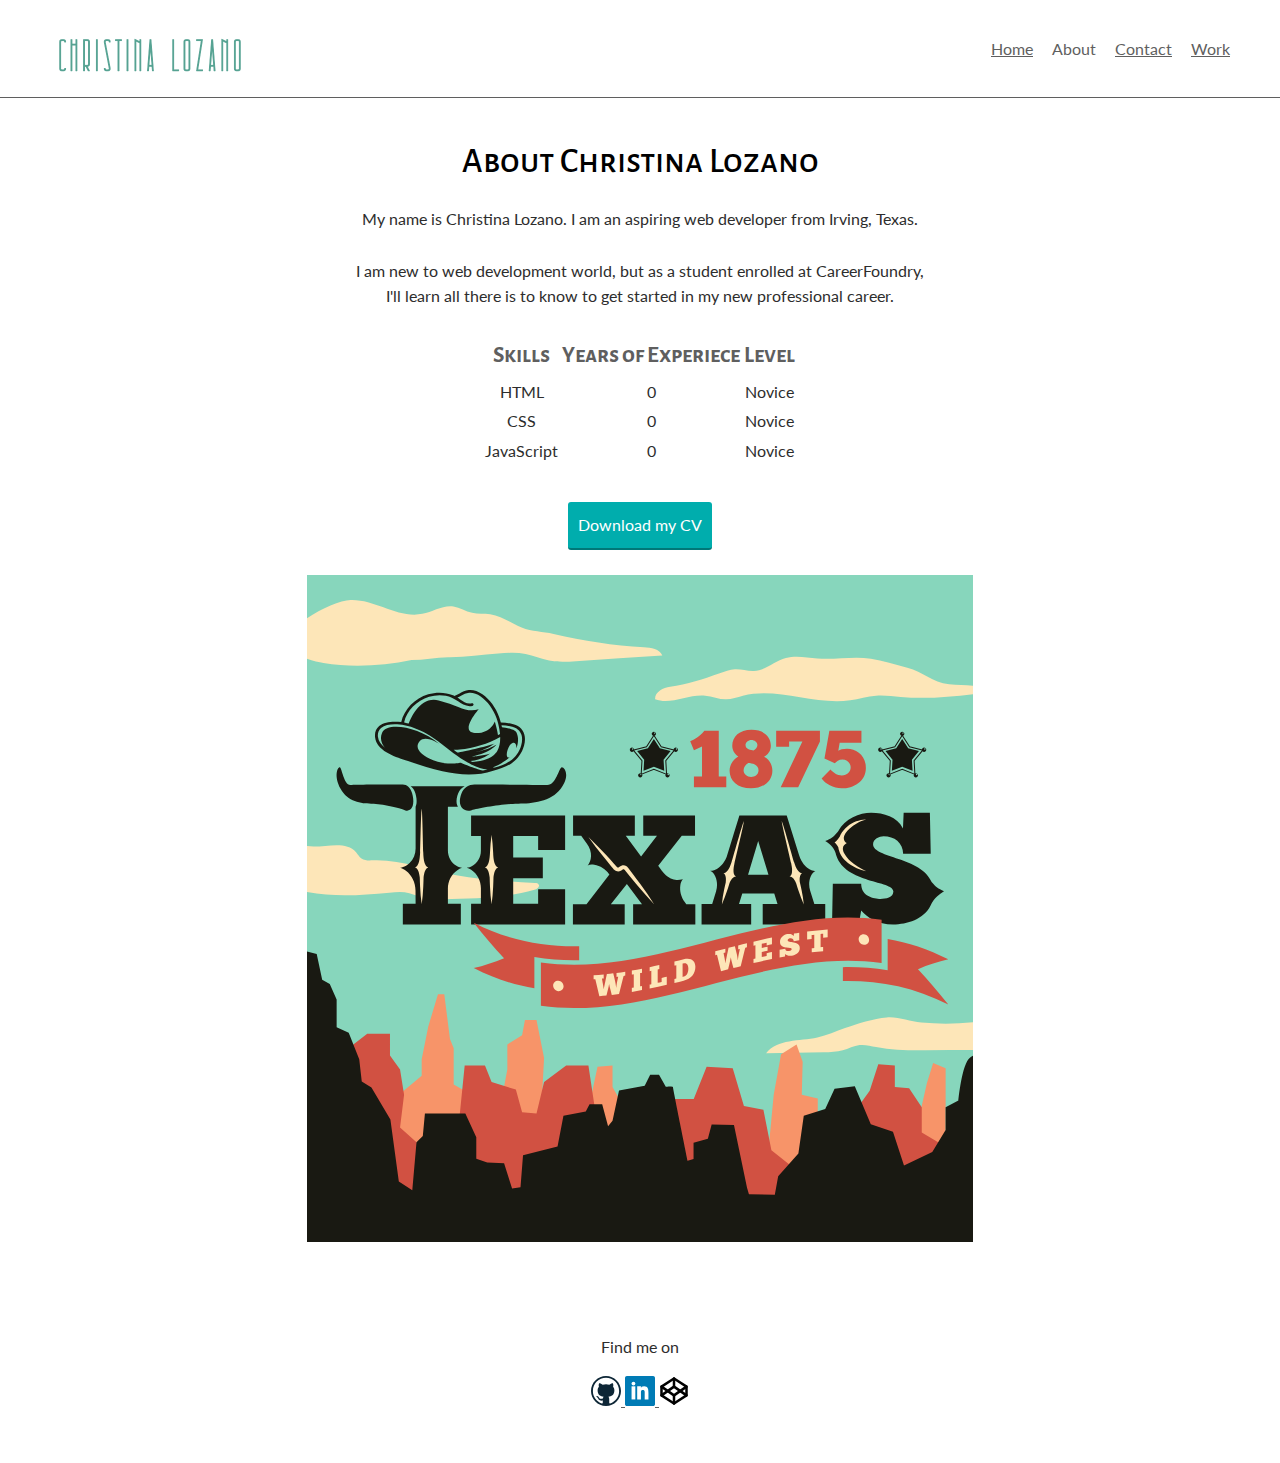
==== commit 8899a24b: "Update link to cv file on about page" ====
--- a/about.html
+++ b/about.html
@@ -73,7 +73,7 @@
 			</table>
 			<br>
 		</div>
-		<a href="Files/cv.pdf" class="about_cv-button" role="button" target="_blank" download="">Download my CV</a>
+		<a href="Files/cv.pdf" class="home_cv-button" role="button" target="_blank" download>Download my CV</a>
 			<br>
 			<br>
 		<div>
